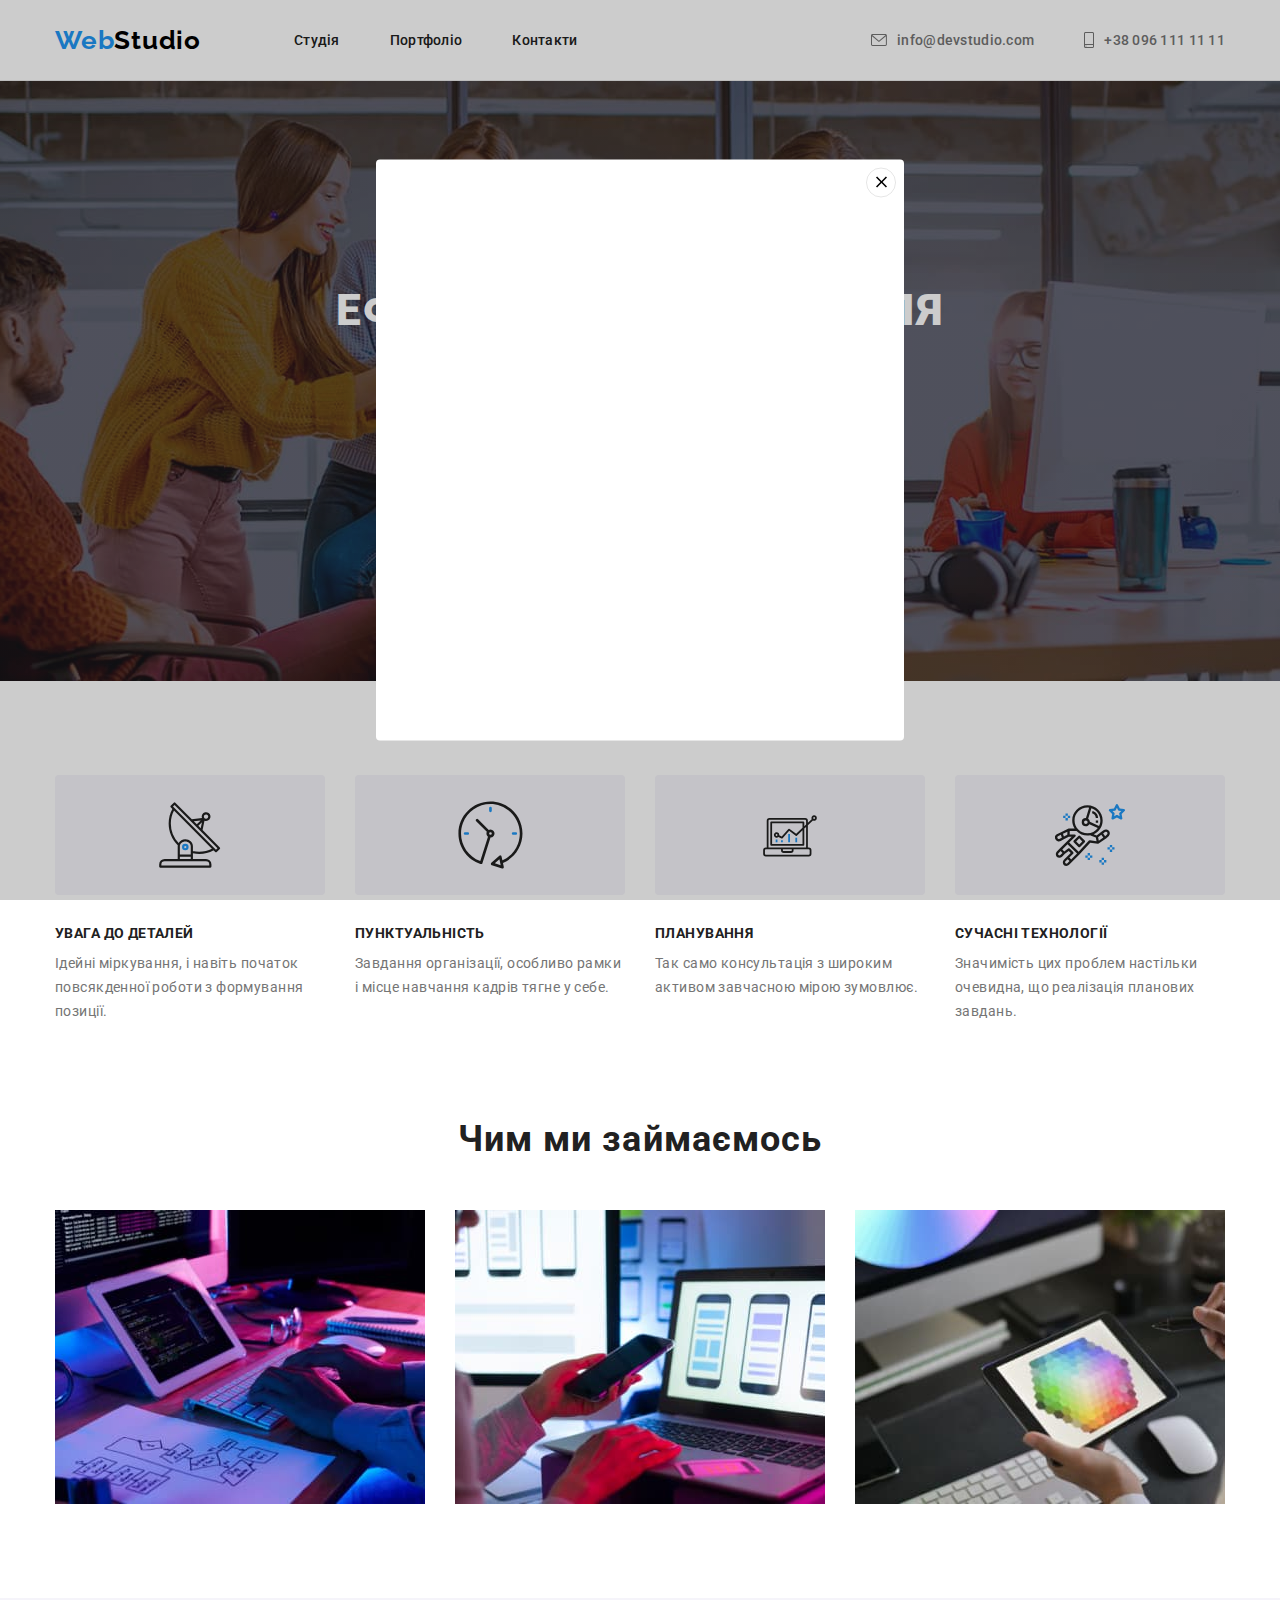
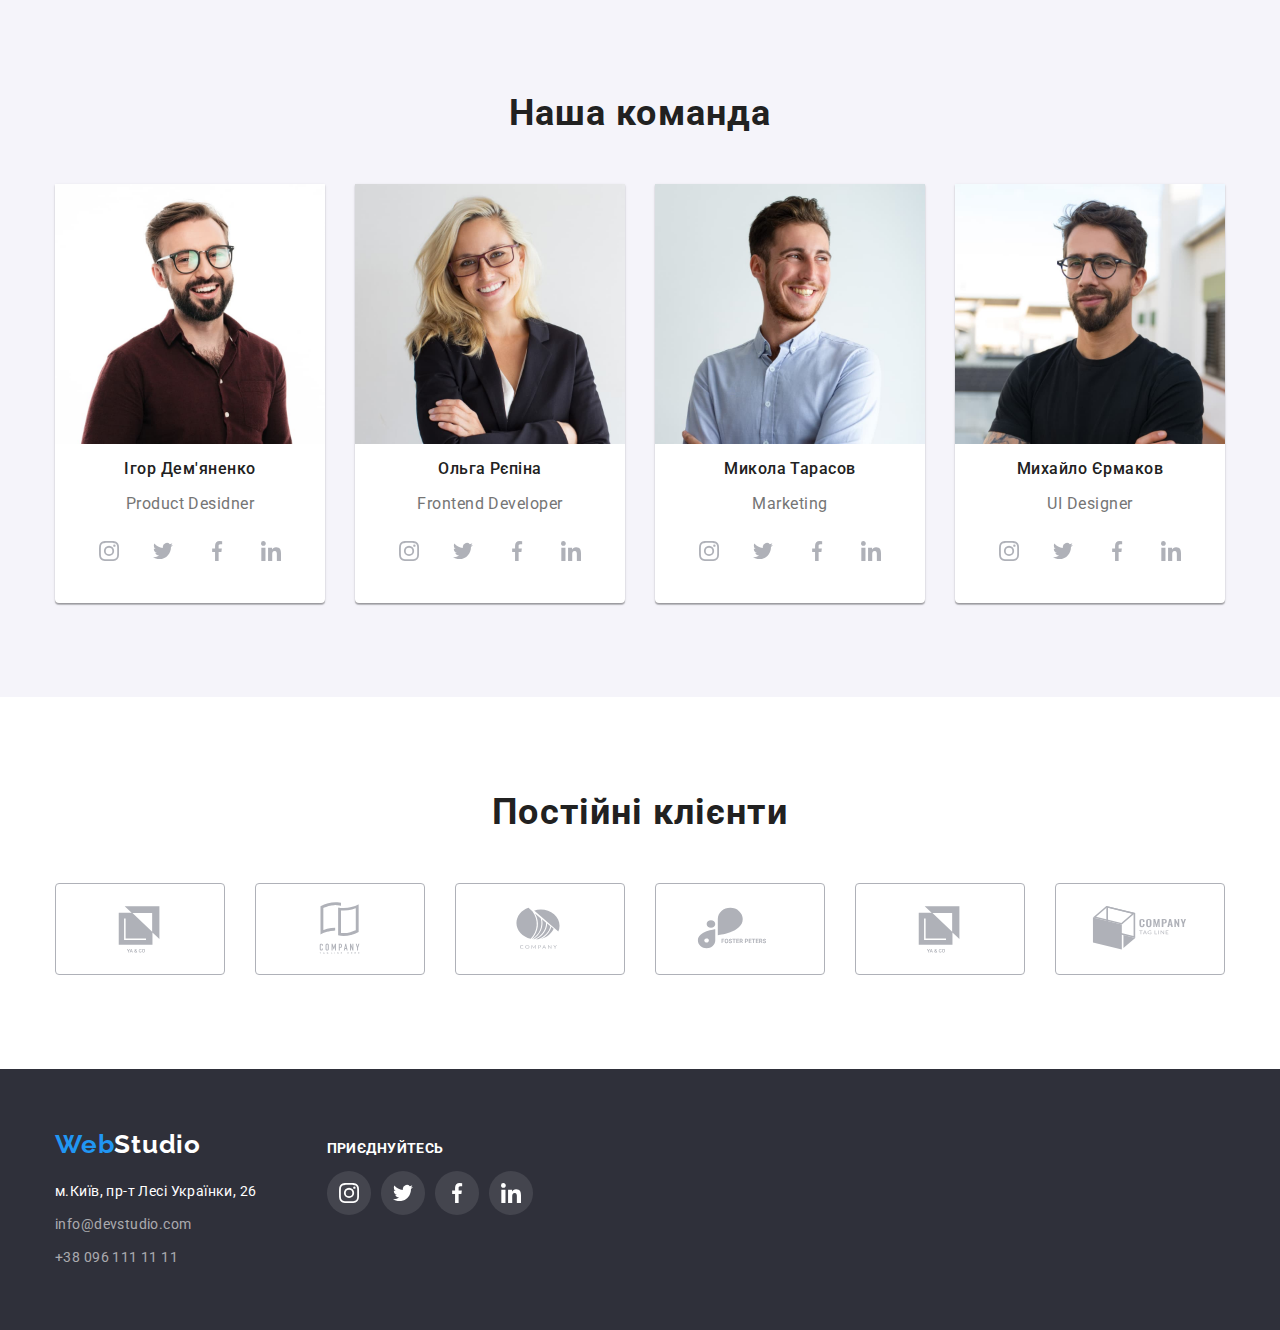
==== index.html @ 00ee1cd8 "hw-05" ====
<!DOCTYPE html>
<html lang="uk">
<head>
    <meta charset="UTF-8">
    <meta http-equiv="X-UA-Compatible" content="IE=edge">
    <meta name="viewport" content="width=device-width, initial-scale=1.0">
    <title>Студія</title>
    <link rel="preconnect" href="https://fonts.googleapis.com">
    <link rel="preconnect" href="https://fonts.gstatic.com" crossorigin>
    <link href="https://fonts.googleapis.com/css2?family=Oleo+Script&family=Raleway:wght@700&family=Roboto:wght@400;500;700;900&display=swap" rel="stylesheet">
    <link rel="stylesheet" href="https://cdnjs.cloudflare.com/ajax/libs/modern-normalize/1.1.0/modern-normalize.min.css">
    <link rel="stylesheet" href="./css/styles.css">
</head>
<body>
    <header class="header">
     <div class="container"> 
        <div class="box-header">
            <nav class="nav">
          
                <a class="logo" href="./index.html">
                <span class="web">Web</span>Studio      
                </a>
                <ul class="header-ul">
                    <li class="header-list"><a class="header-link studio" href="./index.html">Студія</a></li>
                    <li class="header-list"><a class="header-link" href="./portfolio.html">Портфоліо</a></li>
                    <li class="header-list"><a class="header-link" href="./index.html">Контакти</a></li>
                </ul>
        </nav>
        <ul class="header-ul-contacts">
         <li class="header-nav">
                    
                    <a class="header-nav-link" href="mailto:info@devstudio.com">
                        <svg class="evenlope" width="16" height="12">
                            <use href="./images/icons.svg#envelope"></use>
                        </svg>
                        info@devstudio.com
                    </a>
            
        </li>
         <li class="header-nav">
               <a class="header-nav-link" href="tel:+380961111111">
                <svg class="smartphone" width="10" height="16">
                    <use href="./images/icons.svg#smartphone"></use> 
                 </svg>
                 +38 096 111 11 11
                </a>
            
        </li>
        </ul>
        </div>
     </div>

         
    </header>
   <main class="main">
    
   <div class="overlay">
    <section class="section-first">
        <div class="container"><h1 class="title-h1">Ефективні рішення для вашого бізнесу</h1>
            <button class="btn" type="button" data-modal-open>Замовити послугу</button>
        </div>
    </section>   
   </div>
    
    <section class="section-second-benefits">
       <div class="container">
         <!--Заголовок Н2 у подальшому буде приховано-->
         <h2 class="visually-hidden">Наші переваги</h2>

         <ul  class="benefits-list">
             <li class="main-list">
            
                <div class="ben-icon-box">
                    <svg class="main-list-icon" width="65.32" height="70">
                        <use href="./images/icons.svg#antenna"></use>
                    </svg>
                  
                </div>
                 <h3 class="main-list-title">Увага до деталей</h3>
                 <p class="main-list-text">Ідейні міркування, і навіть початок повсякденної роботи з формування позиції.</p>
             </li>
             <li class="main-list">
               <div class="ben-icon-box">
                <svg class="main-list-icon" width="66.96" height="70">
                    <use href="./images/icons.svg#clock"></use>
                </svg>
               </div>
                 <h3 class="main-list-title">Пунктуальність</h3>
                 <p class="main-list-text">Завдання організації, особливо рамки і місце навчання кадрів тягне у себе.</p>
             </li>
             <li class="main-list ">
               <div class="ben-icon-box">
                <svg class="main-list-icon" width="70" height="53.69">
                    <use href="./images/icons.svg#diagram"></use>
                </svg>
               </div>
                 <h3 class="main-list-title">Планування</h3>
                 <p class="main-list-text">Так само консультація з широким активом завчасною мірою зумовлює.</p>
             </li>
             <li class="main-list">
                <div class="ben-icon-box">
                    <svg class="main-list-icon" width="70" height="70">
                        <use href="./images/icons.svg#astronaut"></use>
                    </svg>
                </div>
                 <h3 class="main-list-title">Сучасні технології</h3>
                 <p class="main-list-text">Значимість цих проблем настільки очевидна, що реалізація планових завдань.</p>
             </li>
         </ul>
       </div>

       
    </section>
    <section class="section-second">
       <div class="container">
        
        <h2 class="title-h2">Чим ми займаємось</h2>
        <ul class="work-list">
            <li class="work-list-item"><img src="./images/img.jpg" alt="Хлопець працює з кодом" width="370"></li>
            <li class="work-list-item"><img src="./images/img-1.jpg" alt="Людина працює з комп'ютером" width="370"></li>
            <li class="work-list-item"><img src="./images/img-2.jpg" alt="Людина працює з планшетом" width="370"></li>
        </ul>
       </div>
    </section>
    <section class="section-third">
        <div class="container">
            <h2 class="title-h2-second">Наша команда</h2>
        <ul class="team-list">
            <li class="main-list-team">
                <img src="./images/img-3.jpg" alt="Зображення Ігоря Дем'яненка" width="270">
                <h3 class="main-list-title-h3">Ігор Дем'яненко</h3>
                <p class="main-list-txt">Product Desidner</p>
                <ul class="main-list-soc-list">
                    <li class="main-list-soc-item">
                        <a href="" class="main-list-soc-link link">
                            <svg class="main-list-soc-icon" width="20" height="20">
                                <use href="./images/icons.svg#instagram" ></use>
                            </svg>
                        </a>
                    </li>
                    <li class="main-list-soc-item">
                        <a href="" class="main-list-soc-link link">
                            <svg class="main-list-soc-icon" width="20" height="20">
                                <use href="./images/icons.svg#twitter" ></use>
                            </svg>
                        </a>
                    </li>
                    <li class="main-list-soc-item">
                        <a href="" class="main-list-soc-link link">
                            <svg class="main-list-soc-icon" width="20" height="20">
                                <use href="./images/icons.svg#facebook" ></use>
                            </svg>
                        </a>
                    </li>
                    <li class="main-list-soc-item">
                        <a href="" class="main-list-soc-link link">
                            <svg class="main-list-soc-icon" width="20" height="20">
                                <use href="./images/icons.svg#linkedin" ></use>
                            </svg>
                        </a>
                    </li>
                </ul>
            </li>
            <li class="main-list-team">
                <img src="./images/img-4.jpg" alt="Зображення Ольги Рєпіної" width="270">
                <h3 class="main-list-title-h3">Ольга Рєпіна</h3>
                <p class="main-list-txt">Frontend Developer</p>
                <ul class="main-list-soc-list">
                    <li class="main-list-soc-item">
                        <a href="" class="main-list-soc-link link">
                            <svg class="main-list-soc-icon" width="20" height="20">
                                <use href="./images/icons.svg#instagram" ></use>
                            </svg>
                        </a>
                    </li>
                    <li class="main-list-soc-item">
                        <a href="" class="main-list-soc-link link">
                            <svg class="main-list-soc-icon" width="20" height="20">
                                <use href="./images/icons.svg#twitter" ></use>
                            </svg>
                        </a>
                    </li>
                    <li class="main-list-soc-item">
                        <a href="" class="main-list-soc-link link">
                            <svg class="main-list-soc-icon" width="20" height="20">
                                <use href="./images/icons.svg#facebook" ></use>
                            </svg>
                        </a>
                    </li>
                    <li class="main-list-soc-item">
                        <a href="" class="main-list-soc-link link">
                            <svg class="main-list-soc-icon" width="20" height="20">
                                <use href="./images/icons.svg#linkedin" ></use>
                            </svg>
                        </a>
                    </li>
                </ul>
            </li>
            <li class="main-list-team">
                <img src="./images/img-5.jpg" alt="Зображення Миколи Тарасова" width="270">
                <h3 class="main-list-title-h3">Микола Тарасов</h3>
                <p class="main-list-txt">Marketing</p>
                <ul class="main-list-soc-list">
                    <li class="main-list-soc-item">
                        <a href="" class="main-list-soc-link link">
                            <svg class="main-list-soc-icon" width="20" height="20">
                                <use href="./images/icons.svg#instagram" ></use>
                            </svg>
                        </a>
                    </li>
                    <li class="main-list-soc-item">
                        <a href="" class="main-list-soc-link link">
                            <svg class="main-list-soc-icon" width="20" height="20">
                                <use href="./images/icons.svg#twitter" ></use>
                            </svg>
                        </a>
                    </li>
                    <li class="main-list-soc-item">
                        <a href="" class="main-list-soc-link list">
                            <svg class="main-list-soc-icon" width="20" height="20">
                                <use href="./images/icons.svg#facebook" ></use>
                            </svg>
                        </a>
                    </li>
                    <li class="main-list-soc-item">
                        <a href="" class="main-list-soc-link link">
                            <svg class="main-list-soc-icon" width="20" height="20">
                                <use href="./images/icons.svg#linkedin" ></use>
                            </svg>
                        </a>
                    </li>
                </ul>
            </li>
            <li class="main-list-team">
                <img src="./images/img-6.jpg" alt="Зображення Михайла Єрмакова" width="270">
                <h3 class="main-list-title-h3">Михайло Єрмаков</h3>
                <p class="main-list-txt">UI Designer</p>
                <ul class="main-list-soc-list">
                    <li class="main-list-soc-item">
                        <a href="" class="main-list-soc-link link">
                            <svg class="main-list-soc-icon" width="20" height="20">
                                <use href="./images/icons.svg#instagram" ></use>
                            </svg>
                        </a>
                    </li>
                    <li class="main-list-soc-item">
                        <a href="" class="main-list-soc-link link">
                            <svg class="main-list-soc-icon" width="20" height="20">
                                <use href="./images/icons.svg#twitter" ></use>
                            </svg>
                        </a>
                    </li>
                    <li class="main-list-soc-item">
                        <a href="" class="main-list-soc-link link">
                            <svg class="main-list-soc-icon" width="20" height="20">
                                <use href="./images/icons.svg#facebook" ></use>
                            </svg>
                        </a>
                    </li>
                    <li class="main-list-soc-item">
                        <a href="" class="main-list-soc-link link">
                            <svg class="main-list-soc-icon" width="20" height="20">
                                <use href="./images/icons.svg#linkedin" ></use>
                            </svg>
                        </a>
                    </li>
                </ul>
            </li>
        </ul>
        </div>
       
    </section>
    <section class="last-section">
        <div class="container">
            <h2 class="title-h2-second">Постійні клієнти</h2>
        <ul class="clients-list list">
            <li class="clients-item">
                <a href="" class="clients-link link">
                    <svg class="clients-item-icon" width="106" height="60">
                        <use href="./images/icons.svg#company1" ></use>
                    </svg>
                </a>
            </li>
            <li class="clients-item">
                <a href="" class="clients-link link">
                    <svg class="clients-item-icon" width="106" height="60">
                        <use href="./images/icons.svg#company2" ></use>
                    </svg>
                </a>
            </li>
            <li class="clients-item">
                <a href="" class="clients-link link">
                    <svg class="clients-item-icon" width="106" height="60">
                        <use href="./images/icons.svg#company3" ></use>
                    </svg>
                </a>
            </li>
            <li class="clients-item">
                <a href="" class="clients-link link">
                    <svg class="clients-item-icon" width="106" height="60">
                        <use href="./images/icons.svg#company4" ></use>
                    </svg>
                </a>
            </li>
            <li class="clients-item">
                <a href="" class="clients-link link">
                    <svg class="clients-item-icon" width="106" height="60">
                        <use href="./images/icons.svg#company1" ></use>
                    </svg>
                </a>
            </li>
            <li class="clients-item">
                <a href="" class="clients-link link">
                    <svg class="clients-item-icon" width="106" height="60">
                        <use href="./images/icons.svg#company6" ></use>
                    </svg>
                </a>
            </li>
        </ul>
        </div>
    </section>
   </main>
   <footer class="footer">
   <div class="container footer-container">
    
      <div class="container-logo-address">
        <a class="logo-footer" href="./index.html"><span class="web">Web</span>Studio </a>
        <address class="address">
         <ul>
          <li class="footer-item">
              <a class="address-link"  href="https://goo.gl/maps/s2ohjZvprKdZfxi8A" 
              target="_blank"
              rel="noopener noreferrer nofollow">
                  м.Київ, пр-т Лесі Українки, 26 </a>  
          </li>
          <li class="footer-item"><a class="footer-link" href="mailto:info@devstudio.com">info@devstudio.com</a></li>
          <li class="footer-item"><a class="footer-link" href="tel:+380961111111">+38 096 111 11 11</a></li>
         </ul>
        </address>
      </div>
   
     <div class="container-join">
        
            <p class="join-p2">Приєднуйтесь</p>
            <ul class="join-soc-list">
                <li class="join-soc-item">
                    <a href="" class="join-soc-link link">
                        <svg class="join-soc-icon" width="20" height="20">
                            <use href="./images/icons.svg#instagram" ></use>
                        </svg>
                    </a>
                </li>
                <li class="join-soc-item">
                    <a href="" class="join-soc-link link ">
                        <svg class="join-soc-icon" width="20" height="20">
                            <use href="./images/icons.svg#twitter" ></use>
                        </svg>
                    </a>
                </li>
                <li class="join-soc-item">
                    <a href="" class="join-soc-link link">
                        <svg class="join-soc-icon" width="20" height="20">
                            <use href="./images/icons.svg#facebook" ></use>
                        </svg>
                    </a>
                </li>
                <li class="join-soc-item">
                    <a href="" class="join-soc-link link">
                        <svg class="join-soc-icon" width="20" height="20">
                            <use href="./images/icons.svg#linkedin" ></use>
                        </svg>
                    </a>
                </li>
            </ul>
         </div>
         
           
        
     
         
   
    </div>
    
   
   </footer>
   <div class="backdrop" data-modal>
    <div class="modal">
        <button type="button" data-modal-close class="modal-closed">
            <svg class="modal-closed-icon" width="18" height="18">
                <use href="./images/icons.svg#modal-closed-icon" ></use>
            </svg>
        </button>
    </div>
   </div>
   <script src="./js/modal.js"></script> 
</body>
</html>
---- css/styles.css ----
:root {
    --primary-text-color: #212121;
    --text-color: #757575; 
    --accent-color: #2196F3;
    --original-black-color: #000; 
    --original-white-color: #fff;
    --primary-background-color: #2F303A;
    --white-background-color: #F5F4FA;
    --gray-color: rgba(255, 255, 255, 0.6);
    --white-second-section-color: #fff;
    --border-color: #EEEEEE;
    --link-color: #AFB1B8;
    --overlay-color: #c4c4c4;

    --timing-function: cubic-bezier(0.4, 0, 0.2, 1);
    
}
body {
    font-family: "roboto", sans-serif;
    color: var(--primary-text-color);
    background-color: var(--white-second-section-color);
}
/*--------------------------------Утиліти--------------------------*/
ul {
    list-style-type: none ;
    padding: 0;
    margin: 0;
}
a {
    text-decoration: none;
}
img {
    display: block;
    max-width: 100%;
    height: auto;
}
/*-----------------------------------------HEADER-------------------------------*/
.header {
    background-color: var(--original-white-color);
    border-bottom: 1px solid rgba(236, 236, 236, 1);
}

.header-ul {
    display: flex;
    align-items: center;
    margin-left: 93px;
}

.header-list:not(:last-child) {
    margin-right: 50px;
}

.header-ul-contacts {
    display: flex;
    margin-left: auto;
    
}
.header-nav:not(:last-child) {
    margin-right: 50px;
}
.box-header {
    
    display: flex;
    align-items: center;
}
.nav {
    display: flex;
}
.header-link {
    position: relative;
    
    display: block;
    padding: 32px 0;
    font-weight: 500;
    font-size: 14px;
    line-height: 1.17;
    letter-spacing: 0.02em;
    color: var(--primary-text-color);

    transition: transform 250ms var(--timing-function) ;
    
}
.header-link:hover,
.header-link:focus {
    color: var(--accent-color);
}
.header-link.studio::after {
    content: "";

    position: absolute;
    left: -1.5px;
    top: 76px;

    display: block;
    width: 48px;
    height: 4px;
    background-color: var(--accent-color);
    border-radius: 2px;

    transform: scaleX(0);
    transition: opasity 250ms var(--timing-function); 
}
.header-link.studio:hover::after {
    transform: scaleX(1);
}

.header-link.portfolio::after {
    content: "";

    position: absolute;
    left: -3px;
    top: 76px;

    display: block;
    width: 78px;
    height: 4px;
    background-color: var(--accent-color);
    border-radius: 2px;

    transform: scaleX(0);
    transition: opasity 250ms var(--timing-function); 
}
.header-link.portfolio:hover::after {
    transform: scaleX(1);
} 

.header-nav-link {
    font-weight: 500;
    font-size: 14px;
    line-height: 1.17;
    letter-spacing: 0.02em;
    color: var(--text-color);
}
.header-nav-link {
    display: flex;
}

.header-nav-link:hover,
.header-nav-link:focus {
    color: var(--accent-color);
}

.evenlope {
    fill: currentColor;
    margin-right: 10px;
    margin-top: 2px;

}

.smartphone {
    fill: currentColor;
    margin-right: 10px;
}
/*.header-nav::before {
    display: inline-flex;
    content: "";
    height: 16px;
    outline: 1px solid red;
    border-style: contain;
    background-repeat: no-repeat;
    background-position: center;
    
}
.header-nav.envelope::before {
    width: 12px;
    background-image: url(../images/envelope.svg);
}
.header-nav.smartphone::before {
    width:10px;
    background-image: url(../images/smartphone.svg);
}*/
.logo {
    padding: 25px 0 24px;
    
    font-family: "raleway";
    font-weight: 700;
    font-size: 26px;
    line-height: 1.19;
    letter-spacing: 0.03em;
    color: var(--original-black-color);
}
.web {
    font-family: "raleway";
    font-weight: 700;
    font-size: 26px;
    line-height: 1.19;
    letter-spacing: 0.03em;
    color: var(--accent-color);
}
/*-----------------------------------------MAIN (INDEX.HTML)---------------------------------*/

.container {
    width: 1200px;
    padding-left: 15px;
    padding-right: 15px;
    margin: 0 auto;
}

.overlay {
    max-width: 1600px;
    height: 600px;
    margin-left: auto;
    margin-right: auto;
    background-image:linear-gradient(
        to right,
        rgba(47, 48, 58, 0.4),
        rgba(47, 48, 58, 0.4)
    ),
    url(../images/hero.jpg);
    background-repeat: no-repeat;
    background-position: center;
    border-style: cover;
    background-color: var(--overlay-color);
}

.section-third {
    margin-top: 0;
    margin-bottom: 0;
    padding-bottom: 94px;
    padding-top: 94px;
    
    background-color: var(--white-background-color);
}
.title-h1 {
    max-width: 696px;
    margin: 0 auto 30px;
    
    font-weight: 900;
    font-size: 44px;
    line-height: 1.36;
    letter-spacing: 0.06em;
    text-align: center;
    text-transform: uppercase;
    color: var(--original-white-color);
}
.section-first {
    margin-top: 0;
    margin-bottom: 0;
    padding: 200px 0;
    
    text-align: center;
    
}
.section-second {
    margin-top: 0;
    margin-bottom: 0;
    padding-bottom: 94px;
    padding-top: 94px;
}
.section-second-benefits {
        margin-top: 0;
        margin-bottom: 0;
        padding-top: 94px;
}
.benefits-list {
    display: flex;
    flex-wrap: wrap;
}
.benefits-list .main-list {
    width: 270px;
}
.benefits-list .main-list:not(:last-child) {
    margin-right: 30px;
}

.ben-icon-box {
    display: flex;
    justify-content: center;
    align-items: center;
    width: 270px;
    height: 120px;
    margin-bottom: 30px;
    background-color: var(--white-background-color);
    border-radius: 4px;
}

    
    


/*.main-list::before {
    display: block;
    content: "";
    height: 120px;
    outline: 1px solid red;
    background-repeat: no-repeat;
    background-position: center;
    border-style: contain;
    
}

.main-list.antenna-1::before {
    background-image: url(../images/antenna\ 1.svg);
}
.main-list.clock-1::before {
    background-image: url(../images/clock\ 1.svg);
}
.main-list.diagram-1::before {
    background-image: url(../images/diagram\ 1.svg);
}
.main-list.astronaut-1::before {
    background-image: url(../images/astronaut\ 1.svg);
}*/

.btn {
    display: inline-block;
    border-radius: 4px;
    padding: 10px 32px;
    min-width: 216px;
    border: 1px transparent;
    
    font-family: "roboto";
    font-weight: 700;
    font-size: 16px;
    line-height: 1.86;
    letter-spacing: 0.06em;
    text-align: center;
    cursor: pointer;
    color: var(--original-white-color);
    background-color: var(--accent-color); 

    transition: transform 250ms var(--timing-function);
}
.btn:hover,
.btn:focus {
    background-color: #188CE8;
}
.visually-hidden {
    position: absolute;
    white-space: nowrap;
    width: 1px;
    height: 1px;
    overflow: hidden;
    border: 0;
    padding: 0;
    clip: rect(0 0 0 0);
    clip-path: inset(50%);
    margin: -1px;
}
.main-list-title {
    margin-top: 0;
    margin-bottom: 10px;
    
    font-weight: 700;
    font-size: 14px;
    line-height: 1.17;
    letter-spacing: 0.03em;
    text-transform: uppercase;
    color: var(--primary-text-color);
}
.main-list-text {
    margin-top: 0;
    margin-bottom: 0;
    
    font-size: 14px;
    line-height: 1.71;
    letter-spacing: 0.03em;
    color: var(--text-color);
}
.work-list {
    display: flex;
    }
.work-list-item:not(:last-child) {
    margin-right: 30px;
}
.title-h2 {
    margin-top: 0;
    margin-bottom: 50px;
    
    font-weight: 700;
    font-size: 36px;
    line-height: 1.17;
    letter-spacing: 0.03em;
    text-align: center;
    color: var(--primary-text-color);
}
.title-h2-second {
    margin-bottom: 50px;
    margin-top: 0;

    font-weight: 700;
    font-size: 36px;
    line-height: 1.17;
    letter-spacing: 0.03em;
    text-align: center;
    color: var(--primary-text-color);
    
}
.section-third .main-list {
    background-color: var(--original-white-color);
}
.team-list {
    display: flex;
    
}
.main-list-team {
    box-shadow: 0px 1px 3px rgba(0, 0, 0, 0.12),
     0px 1px 1px rgba(0, 0, 0, 0.14),
      0px 2px 1px rgba(0, 0, 0, 0.2);
      border-radius: 0px 0px 4px 4px;
    
    background-color: var(--original-white-color);
}
.team-list .main-list-team:not(:last-child) {
    margin-right: 30px;
}
.main-list-title-h3 {
    margin-top: 30;
    margin-bottom: 10;
    
    font-weight: 500;
    font-size: 16px;
    line-height: 1.17;
    letter-spacing: 0.03em;
    text-align: center;
    color: var(--primary-text-color);
}
.main-list-txt {
    margin-top: 0;
    margin-bottom: 16px;
    
    font-size: 16px;
    line-height: 1.17;
    letter-spacing: 0.03em;
    text-align: center;
    color: var(--text-color); 
}

.last-section {
    margin-top: 0;
    margin-bottom: 0;
    padding-bottom: 94px;
    padding-top: 94px;
    
    background-color: var(--original-white-color);
}

.main-list-soc-list{
    display: flex;
    align-items: center;
    justify-content: center;
    gap: 10px;
    margin-bottom: 30px;
}

.main-list-soc-item {
    width: 44px;
    height: 44px;
}
.main-list-soc-link {
    width: 100%;
    height: 100%;
    
    border-radius: 50%;
    display: flex;
    align-items: center;
    justify-content: center;
    color: var(--link-color);
    
    transition: transform 250ms var(--timing-function) ;
   
}
.main-list-soc-icon {
    display: block;
    fill: currentColor;
}
.main-list-soc-link:hover,
.main-list-soc-link:focus {
    background: var(--accent-color);
    color: var(--original-white-color);
}


.clients-list {
    display: flex;
    gap: 30px;
    
}
.clients-item {
    width: calc((100% - 150px) / 6);
    height: 92px;
}
.clients-link {
    display: flex;
    align-items: center;
    justify-content: center;
   
    width: 100%;
    height: 100%;
    border: 1px solid var(--link-color);
    border-radius: 4px;
    color: var(--link-color);

    transition: transform 250ms var(--timing-function);
}
.clients-item-icon {
    fill: currentColor;
}
.clients-link:hover,
.clients-link:focus {
    color: var(--accent-color);
    border: 1px solid var(--accent-color);
}


/*----------------------------------------------MAIN (PORTFOLIO.HTML)-------------------------------------*/

.section-portfolio {
    margin-top: 0;
    margin-bottom: 0;
    padding: 94px 0;

    background-color: var(--white-second-section-color);
}
.main-button {
   display: inline-block;
   border-radius: 4px;
   padding: 6px 22px;
   min-width: 73px;
   border: 1px var(--border-color);
   

   font-family: "roboto";
   font-weight: 500;
   font-size: 16px;
   line-height: 1.63;
   text-align: center;
   letter-spacing: 0.03em;
   cursor: pointer;
   color: var(--primary-text-color);
   background-color: var(--white-background-color);

   transition: transform 250ms var(--timing-function) ;
}
 
.main-button:hover,
.main-button:focus {
    color: var(--original-white-color);
    background-color: var(--accent-color);
}
.button-list {
    display: flex;
    justify-content: center;
    
    margin-top: 0;
    margin-bottom: 50px;
}
 .button-list .main-list:not(:last-child) {
    margin-right: 8px;
 }
 .main-button:hover,
 .main-button:focus {
    display: block;
    box-shadow: 
     0px 2px 2px 0px rgba(0, 0, 0, 0.12),
     0px 1px 2px 0px rgba(0, 0, 0, 0.08),
     0px 3px 1px 0px rgba(0, 0, 0, 0.1);
 }

.portfolio-list {
    display: flex;
    flex-wrap: wrap;
    
    gap: 30px;
    
}
.portfolio-list .main-list {
    width: calc((100% - 60px) / 3);
}

.technocrat-thumb {
    position: relative;
    overflow: hidden;
}
.technocrat-top-text {
    position: absolute;
    
    top: 0px;
    left: 0;
    padding: 63px 24px;
    margin: 0;
    background-color: rgba(33, 150, 243, 0.9);
    height: 100%;

    font-weight: 400;
    font-size: 18px;
    line-height: 1.55;
    letter-spacing: 0.03em;
    color: rgba(255, 255, 255, 1);

    transform: translateY(100%);
    transition: transform 250ms var(--timing-function) ;
}
.main-portfolio-list:hover .technocrat-top-text {
    transform: translateY(0);
}

/*.technocrat {
    display: block;
    width: 370px;

    overflow: hidden;
}

.technocrat-thumb::before {
    content: "Ресурс пропонує комплексні пропозиції з різним рівнем функціоналу та сервісів. Все це дозволить відвідувачу отримати вичерпні відомості про компанію чи приватну особу.";
    display: inline-block;
    position: absolute;

    top: 0;
    left: 0;
    width: 370px;
    height: 294px;
    padding: 63px 24px;
    background-color: rgba(33, 150, 243, 0.9);
    transform: translateY(100%);
    transition: transform 250ms var(--timing-function) ;
    
    font-weight: 400;
    font-size: 18px;
    line-height: 1.55;
    letter-spacing: 0.03em;
    color: rgba(255, 255, 255, 1);

}
.main-portfolio-list:hover .technocrat-thumb::before {
    transform: translateY(0);
}*/

.container-p-h2 {
padding: 20px 24px;
border: 1px solid var(--border-color);
border-top: none;

}
.main-list-title-h2 {
    margin: 0;
    font-weight: 700;
    font-size: 18px;
    line-height: 2;
    letter-spacing: 0.06em;
    color: var(--primary-text-color);
}
.txt {
    margin: 0;
    font-size: 16px;
    line-height: 1.86;
    letter-spacing: 0.03em;
    color: var(--text-color);
}
.portfolio-link {
    transition: transform 250ms var(--timing-function);
}

.portfolio-link:hover,
.portfolio-link:focus {
    display: block;
    box-shadow: 
     0px 1px 1px rgba(0, 0, 0, 0.12),
     0px 4px 4px rgba(0, 0, 0, 0.06),
     1px 4px 6px rgba(0, 0, 0, 0.16); 
}
/*---------------------------------------------FOOTER------------------------------------------*/
.footer {
    padding: 60px 0;
    
    background-color: var(--primary-background-color);
}
.logo-footer {
    display: inline-block;
    margin-bottom: 20px;
    
    font-family: "raleway";
    font-weight: 700;
    font-size: 26px;
    line-height: 1.19;
    letter-spacing: 0.03em;
    color: var(--original-white-color);
}
.address {
    font-style: normal;
}
.address-link {
    display: inline-block;
   
    font-weight: 400;
    font-size: 14px;
    line-height: 1.71;
    letter-spacing: 0.03em;
    color: var(--original-white-color);
    background-color: var(--primary-background-color);
}
.footer-item:not(:last-child) {
    margin-bottom: 9px;
}
.footer-link {
    display: inline-block;
    
    font-weight: 400;
    font-size: 14px;
    line-height: 1.71;
    letter-spacing: 0.03em;
    color: var(--gray-color);
    background-color: var(--primary-background-color);
}
.section-social {
    width: 260px;
    height: 90px;
}
.footer-container {
    display: flex;
    align-items: baseline;
}
.container-logo-address {
    margin-right: 70px;
}



.join-p2 {
    font-weight: 700;
    font-size: 14px;
    line-height: 1.17;
    letter-spacing: 0.03em;
    color: var(--original-white-color);
    text-transform: uppercase;
    margin-top: 0;
}
.social-links-footer {
    width: 206px;
    height: 44px;
}
.join-soc-list {
display: flex;
gap: 10px;
}
.join-soc-item {
width: 44px;
height: 44px;
}
.join-soc-link {
width: 100%;
height: 100%;
background: rgba(255, 255, 255, 0.1);
border-radius: 50%;
display: flex;
align-items: center;
justify-content: center;

transition: transform 250ms var(--timing-function) ;
}
.join-soc-icon {
fill: var(--original-white-color)
}
.join-soc-link:hover,
.join-soc-link:focus {
    background: var(--accent-color);
}
/*--------------------------------MODAL-ICON------------------------------*/
.backdrop {
    position: fixed;
    top: 0;
    
    width: 100%;
    height: 100%;
    background-color: rgba(0, 0, 0, 0.2);
    transition: opacity 350ms var(--timing-function), visibility 250ms var(--timing-function) ; 
}
.modal {
    position: absolute;
    top: 50%;
    left: 50%;
    transform: translate(-50%, -50%);


    width: 528px;
    height: 581px;
    border-radius: 4px;
    background-color: var(--original-white-color);
    transform: translate(-50%, -50%) scale(1);
    transition: transform 350ms var(--timing-function);

}
.backdrop.is-hidden .modal {
    transform: translate(-50%, -50%) scale(0);
}
.modal-closed {
    position: absolute;
    top: 8px;
    right: 8px;
    display: flex;
    justify-content: center;
    align-items: center;
    
    width: 30px;
    height: 30px;
    background-color: transparent;
    border: 1px solid rgba(0, 0, 0, 0.1);
    border-radius: 50%;
    padding: 0;
    cursor: pointer;
}

.is-hidden {
    opacity: 0;
    visibility: 0;
    pointer-events: none;
}
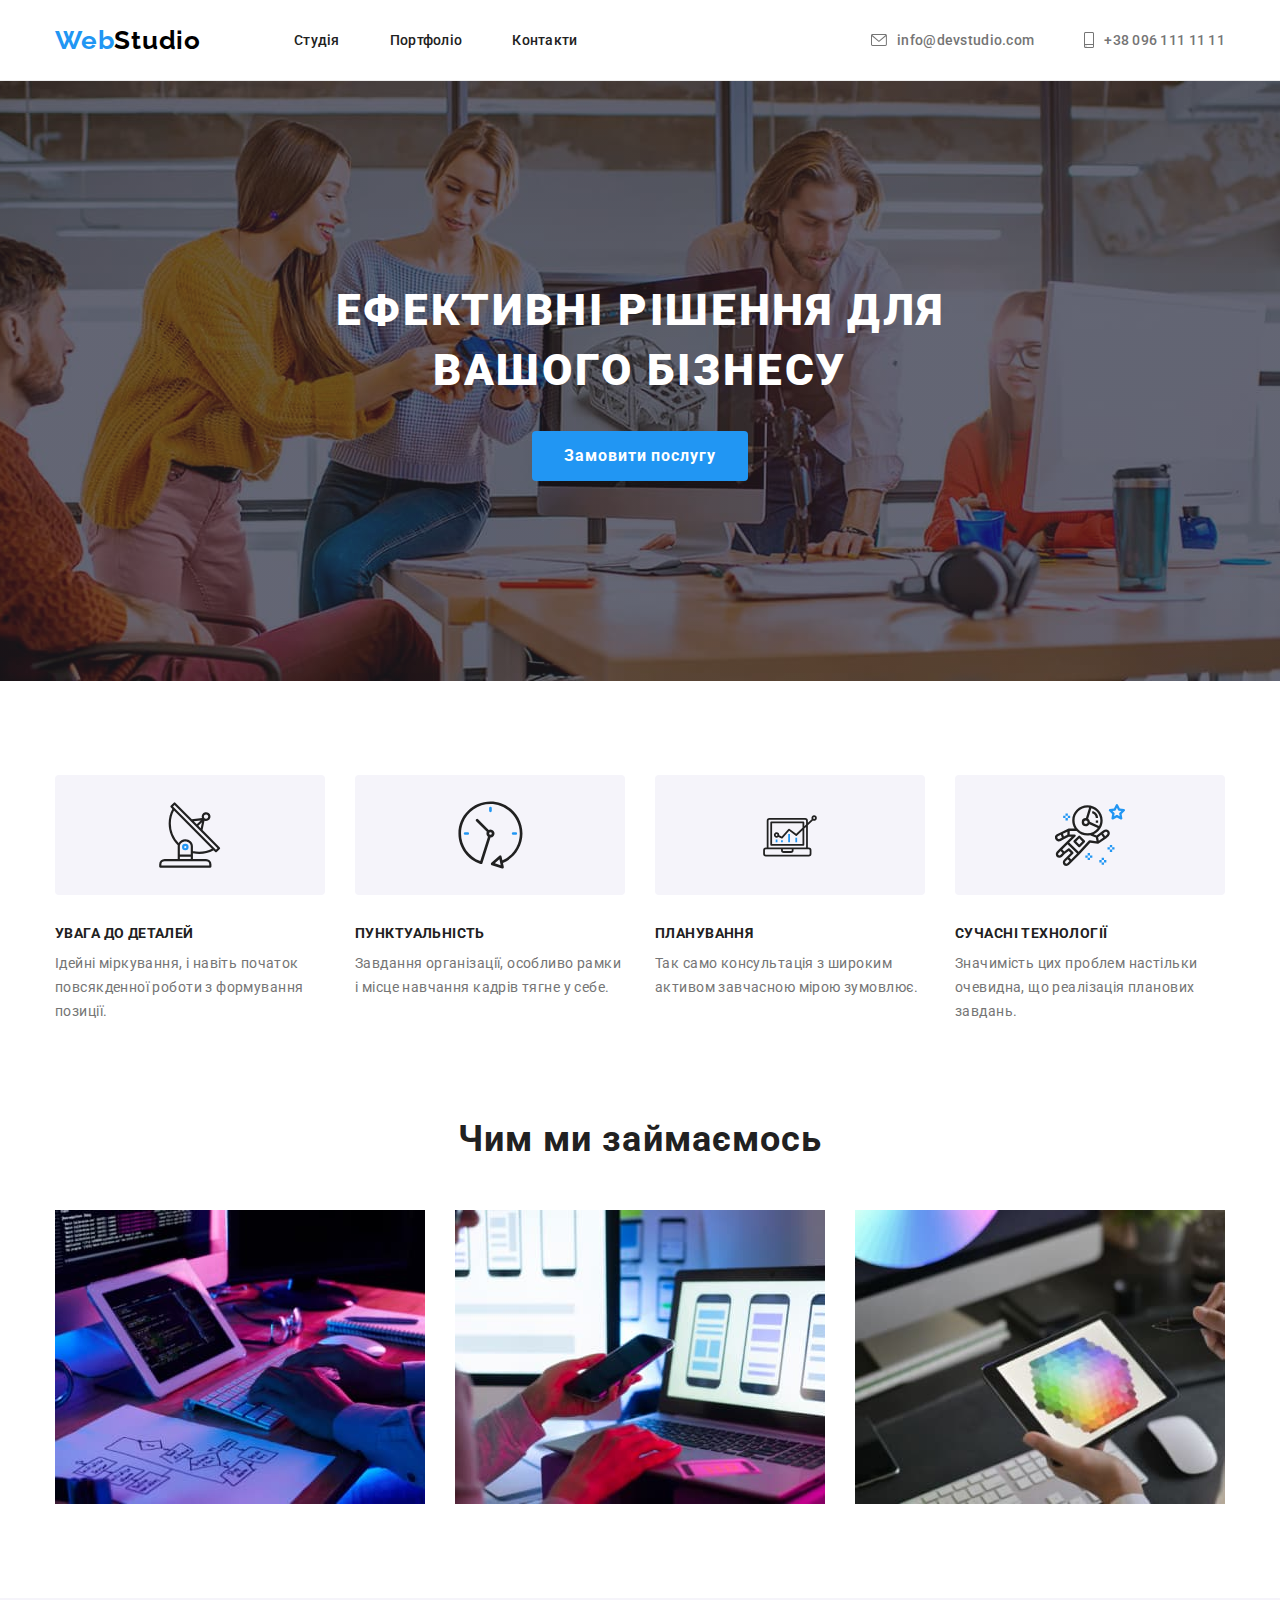
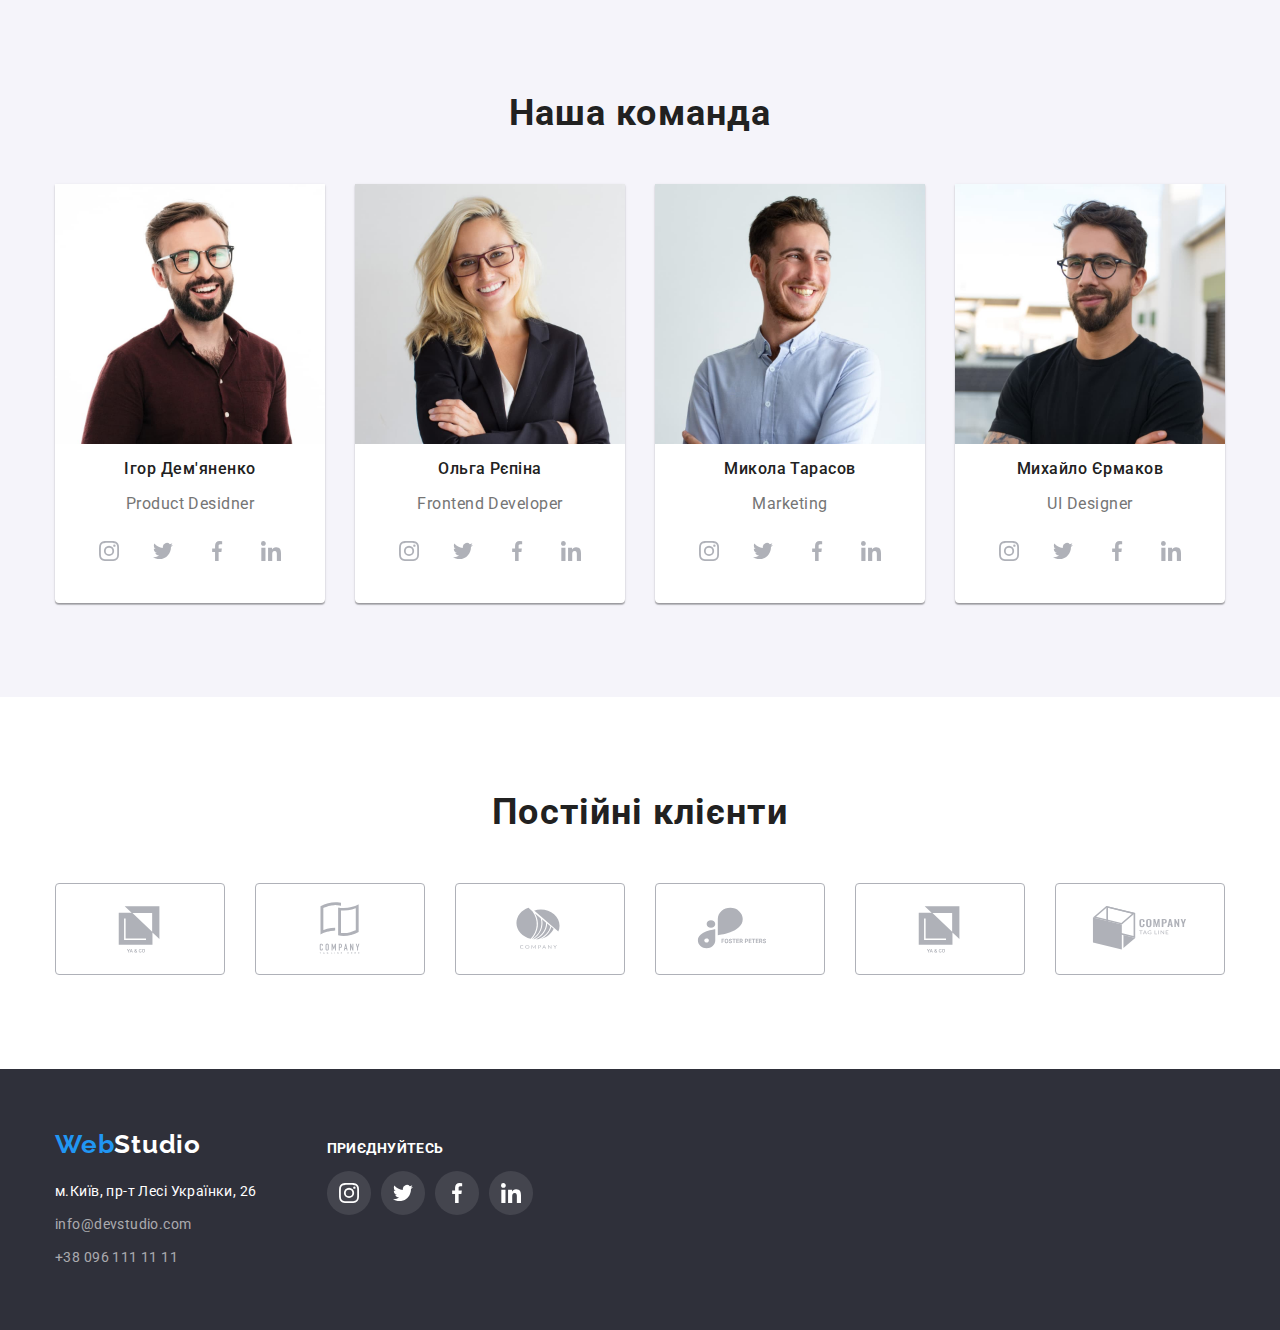
==== commit 318f2dcf: "hw-05 fixed" ====
--- a/index.html
+++ b/index.html
@@ -383,7 +383,7 @@
     
    
    </footer>
-   <div class="backdrop" data-modal>
+   <div class="backdrop is-hidden" data-modal>
     <div class="modal">
         <button type="button" data-modal-close class="modal-closed">
             <svg class="modal-closed-icon" width="18" height="18">
--- a/css/styles.css
+++ b/css/styles.css
@@ -76,8 +76,9 @@
     line-height: 1.17;
     letter-spacing: 0.02em;
     color: var(--primary-text-color);
-
-    transition: transform 250ms var(--timing-function) ;
+ 
+    transition: color 250ms var(--timing-function);
+    
     
 }
 .header-link:hover,
@@ -98,7 +99,7 @@
     border-radius: 2px;
 
     transform: scaleX(0);
-    transition: opasity 250ms var(--timing-function); 
+   
 }
 .header-link.studio:hover::after {
     transform: scaleX(1);
@@ -118,7 +119,7 @@
     border-radius: 2px;
 
     transform: scaleX(0);
-    transition: opasity 250ms var(--timing-function); 
+  
 }
 .header-link.portfolio:hover::after {
     transform: scaleX(1);
@@ -130,9 +131,13 @@
     line-height: 1.17;
     letter-spacing: 0.02em;
     color: var(--text-color);
+
+    transition: color 250ms var(--timing-function) ;
 }
 .header-nav-link {
     display: flex;
+    align-items: center;
+
 }
 
 .header-nav-link:hover,
@@ -143,7 +148,7 @@
 .evenlope {
     fill: currentColor;
     margin-right: 10px;
-    margin-top: 2px;
+
 
 }
 
@@ -319,7 +324,7 @@
     color: var(--original-white-color);
     background-color: var(--accent-color); 
 
-    transition: transform 250ms var(--timing-function);
+    transition: background-color 250ms var(--timing-function);
 }
 .btn:hover,
 .btn:focus {
@@ -457,7 +462,7 @@
     justify-content: center;
     color: var(--link-color);
     
-    transition: transform 250ms var(--timing-function) ;
+    transition: background-color 250ms var(--timing-function), color 250ms var(--timing-function);
    
 }
 .main-list-soc-icon {
@@ -491,7 +496,7 @@
     border-radius: 4px;
     color: var(--link-color);
 
-    transition: transform 250ms var(--timing-function);
+    transition: color 250ms var(--timing-function), border-color 250ms var(--timing-function) ;
 }
 .clients-item-icon {
     fill: currentColor;
@@ -530,7 +535,7 @@
    color: var(--primary-text-color);
    background-color: var(--white-background-color);
 
-   transition: transform 250ms var(--timing-function) ;
+   transition: background-color 250ms var(--timing-function), color 250ms var(--timing-function), box-shadow 250ms var(--timing-function) ;
 }
  
 .main-button:hover,
@@ -649,7 +654,7 @@
     color: var(--text-color);
 }
 .portfolio-link {
-    transition: transform 250ms var(--timing-function);
+    transition: color 250ms var(--timing-function), box-shadow 250ms var(--timing-function);
 }
 
 .portfolio-link:hover,
@@ -747,7 +752,7 @@
 align-items: center;
 justify-content: center;
 
-transition: transform 250ms var(--timing-function) ;
+transition: background-color 250ms var(--timing-function), color 250ms var(--timing-function) ;
 }
 .join-soc-icon {
 fill: var(--original-white-color)
@@ -778,7 +783,7 @@
     border-radius: 4px;
     background-color: var(--original-white-color);
     transform: translate(-50%, -50%) scale(1);
-    transition: transform 350ms var(--timing-function);
+    transition: color 350ms var(--timing-function);
 
 }
 .backdrop.is-hidden .modal {
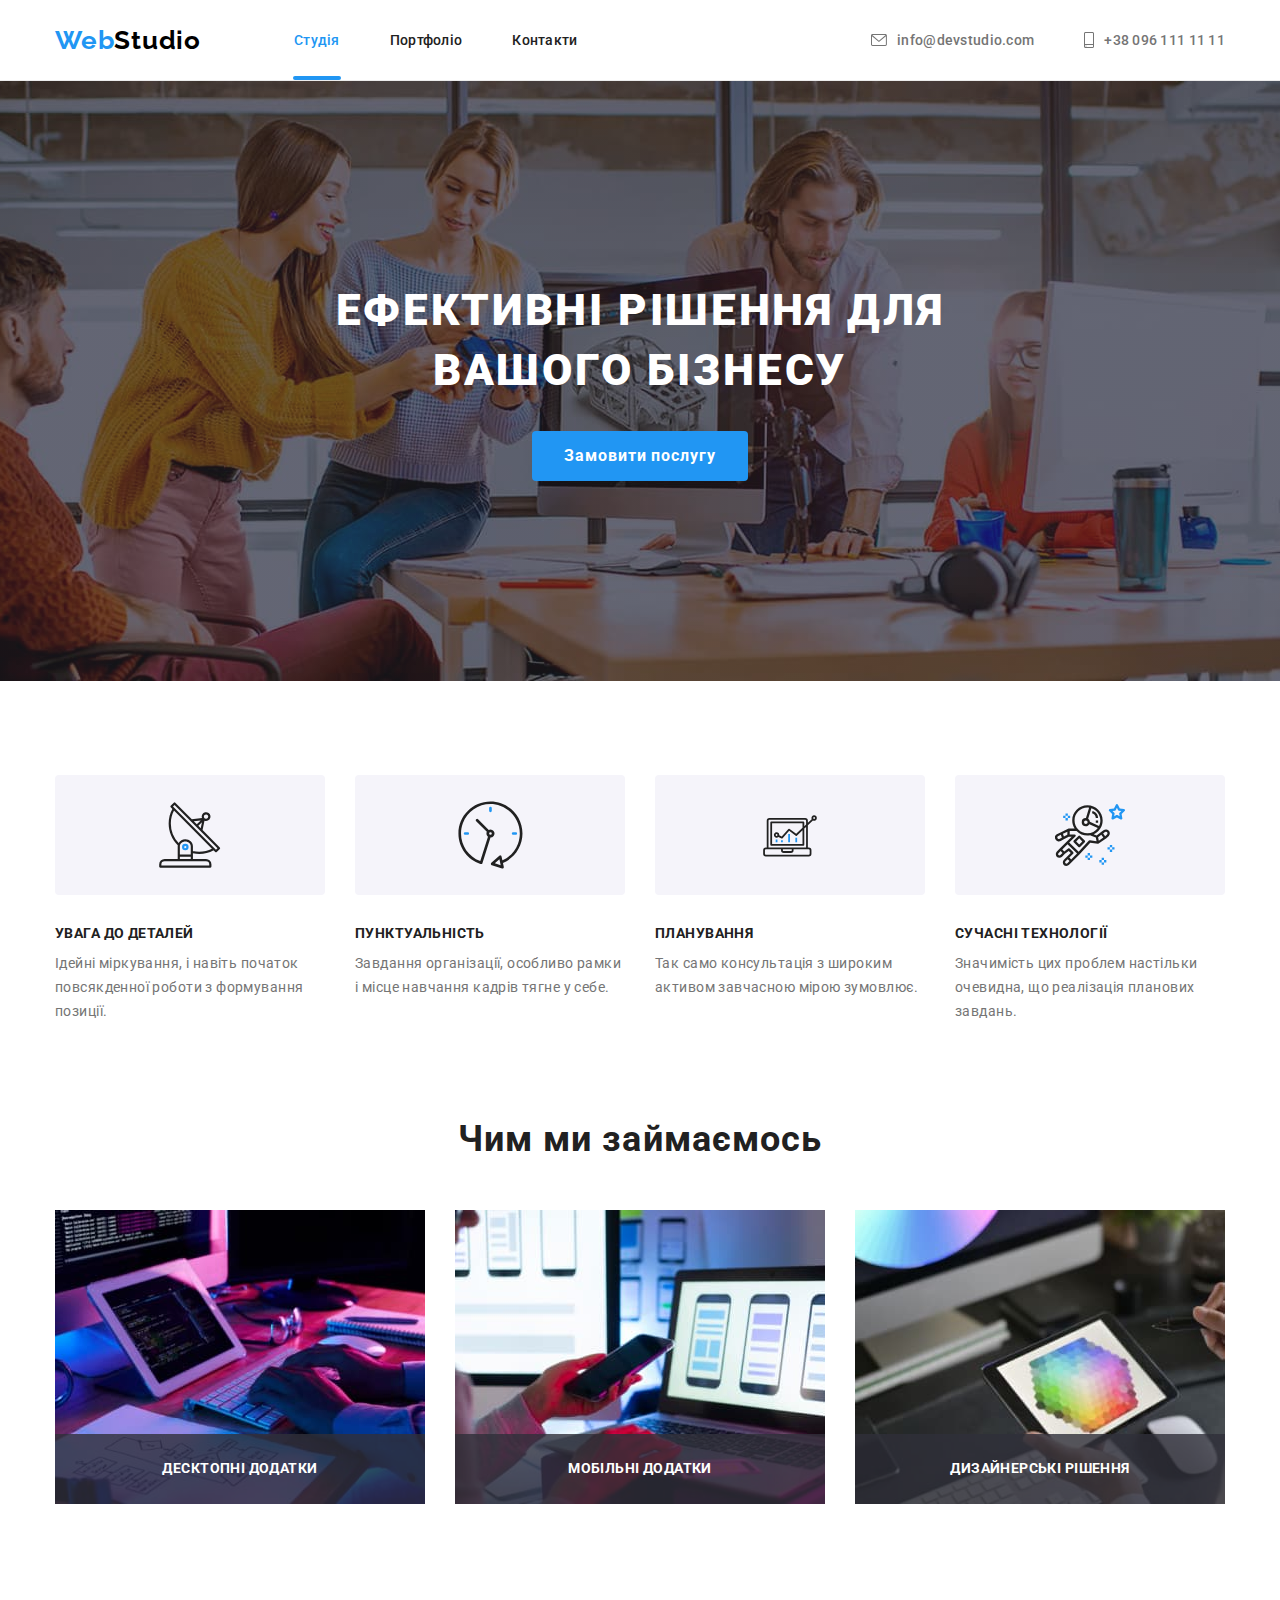
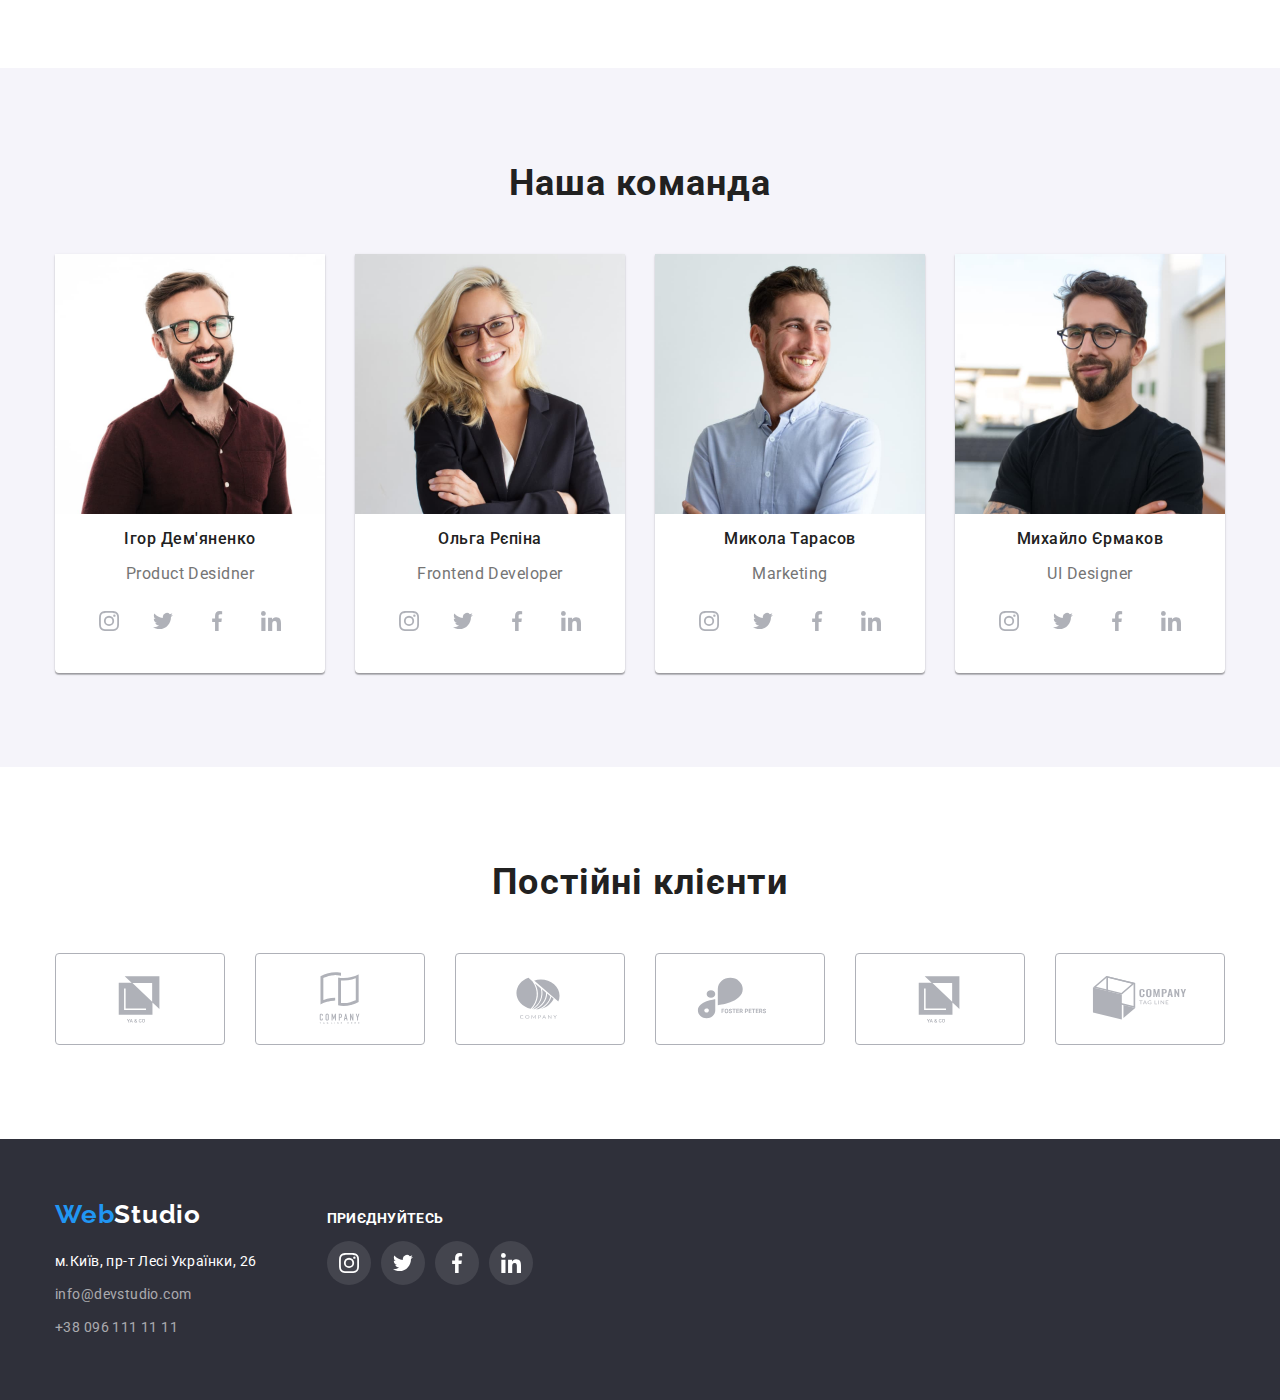
==== commit 86c593af: "hw-05-fixed" ====
--- a/index.html
+++ b/index.html
@@ -116,9 +116,22 @@
         
         <h2 class="title-h2">Чим ми займаємось</h2>
         <ul class="work-list">
-            <li class="work-list-item"><img src="./images/img.jpg" alt="Хлопець працює з кодом" width="370"></li>
-            <li class="work-list-item"><img src="./images/img-1.jpg" alt="Людина працює з комп'ютером" width="370"></li>
-            <li class="work-list-item"><img src="./images/img-2.jpg" alt="Людина працює з планшетом" width="370"></li>
+            <li class="work-list-item">
+                <img src="./images/img.jpg" alt="Хлопець працює з кодом" width="370">
+                <div class="work-list-thumb">
+                <p class="work-list-text">Десктопні додатки</p>
+                </div>
+            </li>
+            <li class="work-list-item"><img src="./images/img-1.jpg" alt="Людина працює з комп'ютером" width="370">
+                <div class="work-list-thumb">
+                    <p class="work-list-text">Мобільні додатки</p>
+                </div>
+            </li>
+            <li class="work-list-item"><img src="./images/img-2.jpg" alt="Людина працює з планшетом" width="370">
+                <div class="work-list-thumb">
+                    <p class="work-list-text">Дизайнерські рішення</p>
+                </div>
+            </li>
         </ul>
        </div>
     </section>
--- a/css/styles.css
+++ b/css/styles.css
@@ -85,6 +85,9 @@
 .header-link:focus {
     color: var(--accent-color);
 }
+.header-link.studio {
+    color: var(--accent-color);
+}
 .header-link.studio::after {
     content: "";
 
@@ -97,14 +100,11 @@
     height: 4px;
     background-color: var(--accent-color);
     border-radius: 2px;
-
-    transform: scaleX(0);
-   
-}
-.header-link.studio:hover::after {
-    transform: scaleX(1);
-}
-
+}
+
+.header-link.portfolio {
+    color: var(--accent-color);
+}
 .header-link.portfolio::after {
     content: "";
 
@@ -117,13 +117,8 @@
     height: 4px;
     background-color: var(--accent-color);
     border-radius: 2px;
-
-    transform: scaleX(0);
-  
-}
-.header-link.portfolio:hover::after {
-    transform: scaleX(1);
-} 
+}
+
 
 .header-nav-link {
     font-weight: 500;
@@ -214,7 +209,7 @@
     url(../images/hero.jpg);
     background-repeat: no-repeat;
     background-position: center;
-    border-style: cover;
+    background-size: cover;
     background-color: var(--overlay-color);
 }
 
@@ -368,7 +363,36 @@
 .work-list-item:not(:last-child) {
     margin-right: 30px;
 }
-.title-h2 {
+
+.work-list-thumb {
+    position: relative;
+    height: 70px;
+    width: 370px;
+    top: -70px;
+    
+}
+.work-list-text {
+    position: absolute;
+    
+    left: 0;
+    margin: 0;
+    width: 370px;
+    height: 70px;
+    padding-top: 27px;
+    background-color: rgba(47, 48, 58, 0.8);
+
+    font-weight: 700;
+    font-size: 14px;
+    line-height: 1.14;
+    text-align: center;
+    text-transform: uppercase;
+    letter-spacing: 0.03em;
+
+    color: var(--original-white-color);
+    
+}
+
+    .title-h2 {
     margin-top: 0;
     margin-bottom: 50px;
     
@@ -657,8 +681,8 @@
     transition: color 250ms var(--timing-function), box-shadow 250ms var(--timing-function);
 }
 
-.portfolio-link:hover,
-.portfolio-link:focus {
+.main-portfolio-list:hover,
+.main-portfolio-list:focus {
     display: block;
     box-shadow: 
      0px 1px 1px rgba(0, 0, 0, 0.12),
